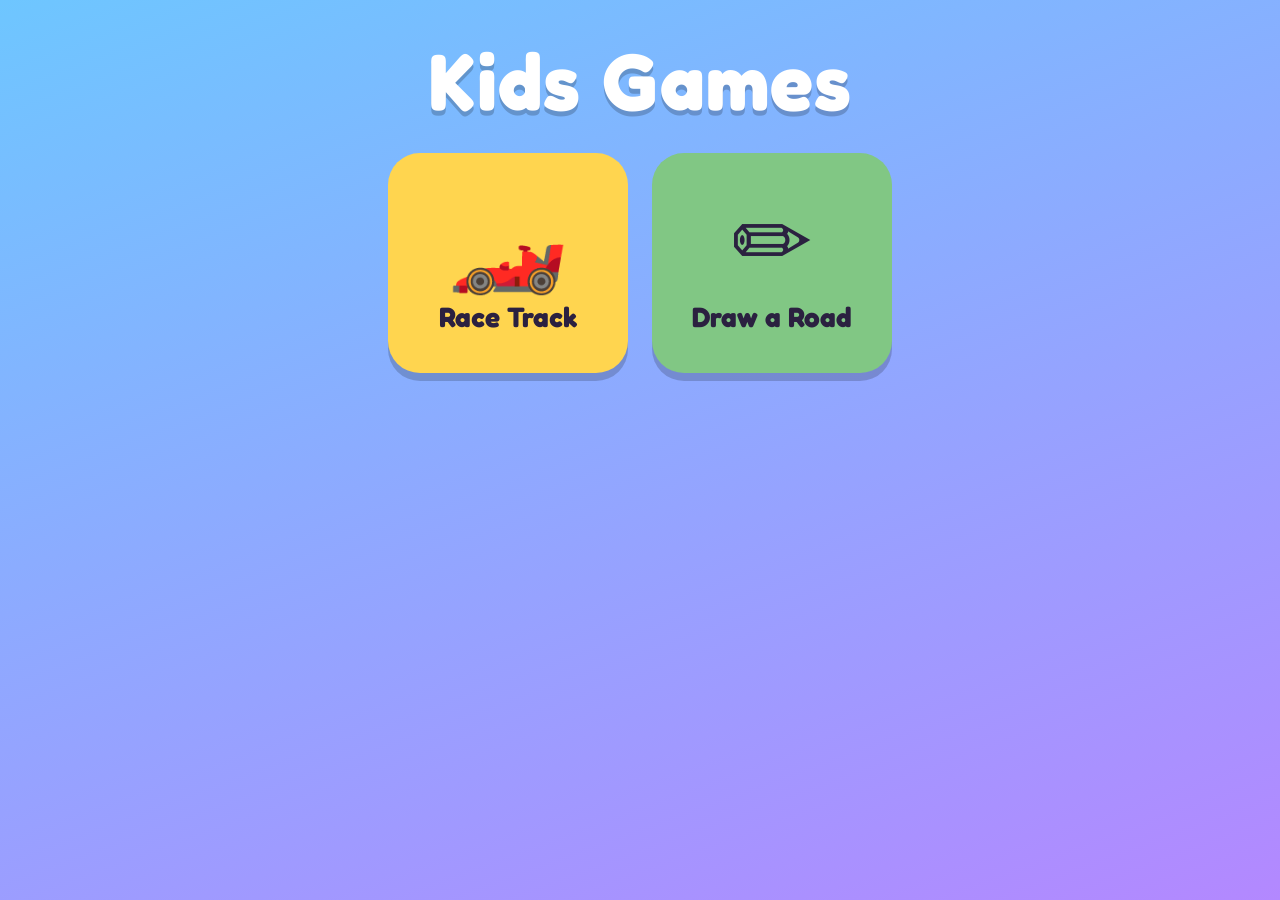
==== index.html @ 5897af9d "Set up game menu, shared engine helpers and Pages deploy Co-Authored-By: Claude Opus 5.5 <noreply@an" ====
<!doctype html>
<html lang="en">
<head>
  <meta charset="utf-8">
  <meta name="viewport" content="width=device-width, initial-scale=1, maximum-scale=1, user-scalable=no">
  <title>Kids Games</title>
  <link rel="icon" href="data:image/svg+xml,<svg xmlns='http://www.w3.org/2000/svg' viewBox='0 0 100 100'><text y='.9em' font-size='90'>🎮</text></svg>">
  <link rel="preconnect" href="https://fonts.googleapis.com">
  <link href="https://fonts.googleapis.com/css2?family=Fredoka:wght@500;700&display=swap" rel="stylesheet">
  <link rel="stylesheet" href="css/style.css">
</head>
<body>
  <div id="app"></div>
  <script type="module" src="js/main.js"></script>
</body>
</html>
---- css/style.css ----
:root {
  --bg1: #6ec6ff;
  --bg2: #b388ff;
  --ink: #2b2140;
  --white: #fff;
  --shadow: 0 8px 0 rgba(0,0,0,.18);
}
* { box-sizing: border-box; -webkit-tap-highlight-color: transparent; }
html, body { margin: 0; height: 100%; }
body {
  font-family: "Fredoka", system-ui, sans-serif;
  color: var(--ink);
  background: linear-gradient(160deg, var(--bg1), var(--bg2));
  overflow: hidden;
  user-select: none;
  -webkit-user-select: none;
  touch-action: manipulation;
}
#app { height: 100%; }

/* ---------- Menu ---------- */
.menu {
  height: 100%;
  overflow-y: auto;
  padding: 24px 16px 48px;
  display: flex;
  flex-direction: column;
  align-items: center;
}
.menu h1 {
  font-size: clamp(40px, 9vw, 80px);
  margin: 8px 0 24px;
  color: var(--white);
  text-shadow: 0 5px 0 rgba(0,0,0,.2);
  letter-spacing: 1px;
  text-align: center;
}
.menu h1 span { display: inline-block; animation: bob 2s ease-in-out infinite; }
.menu h1 span:nth-child(2n) { animation-delay: .3s; }
.grid {
  width: 100%;
  max-width: 1000px;
  display: flex;
  flex-wrap: wrap;
  justify-content: center;
  gap: 24px;
}
.tile {
  border: 0;
  border-radius: 32px;
  padding: 24px 16px;
  width: 240px;
  max-width: 100%;
  min-height: 220px;
  background: var(--c, #ffd54f);
  color: var(--ink);
  font: inherit;
  cursor: pointer;
  box-shadow: var(--shadow);
  display: flex;
  flex-direction: column;
  align-items: center;
  justify-content: center;
  gap: 12px;
  transition: transform .12s;
  position: relative;
}
.tile:hover { transform: translateY(-4px) rotate(-1deg); }
.tile:active { transform: translateY(4px) scale(.97); box-shadow: 0 4px 0 rgba(0,0,0,.18); }
.tile .icon { font-size: 96px; line-height: 1; }
.tile .name { font-size: 28px; font-weight: 700; text-align: center; }
.tile .badge {
  position: absolute; top: 14px; right: 14px;
  background: var(--white); border-radius: 999px;
  padding: 4px 12px; font-size: 16px;
}
.tile.soon { filter: saturate(.6); }

/* ---------- Game screen ---------- */
.game {
  position: fixed; inset: 0;
  background: #fff;
}
.game-stage { position: absolute; inset: 0; }
.home-btn {
  position: absolute; top: 12px; left: 12px; z-index: 10;
  width: 72px; height: 72px;
  border: 0; border-radius: 50%;
  background: #ff7043; color: #fff;
  font-size: 40px; cursor: pointer;
  box-shadow: var(--shadow);
}
.home-btn:active { transform: translateY(4px); box-shadow: 0 4px 0 rgba(0,0,0,.18); }

/* ---------- Coming soon placeholder ---------- */
.soon-screen {
  height: 100%;
  display: flex; flex-direction: column;
  align-items: center; justify-content: center;
  text-align: center; padding: 16px;
  background: var(--c, #ffd54f);
}
.soon-screen .icon { font-size: 160px; animation: bob 1.6s ease-in-out infinite; }
.soon-screen h2 { font-size: clamp(32px, 7vw, 64px); margin: 16px 0 8px; }
.soon-screen p { font-size: 24px; margin: 0; }

@keyframes bob {
  0%, 100% { transform: translateY(0); }
  50% { transform: translateY(-10px); }
}
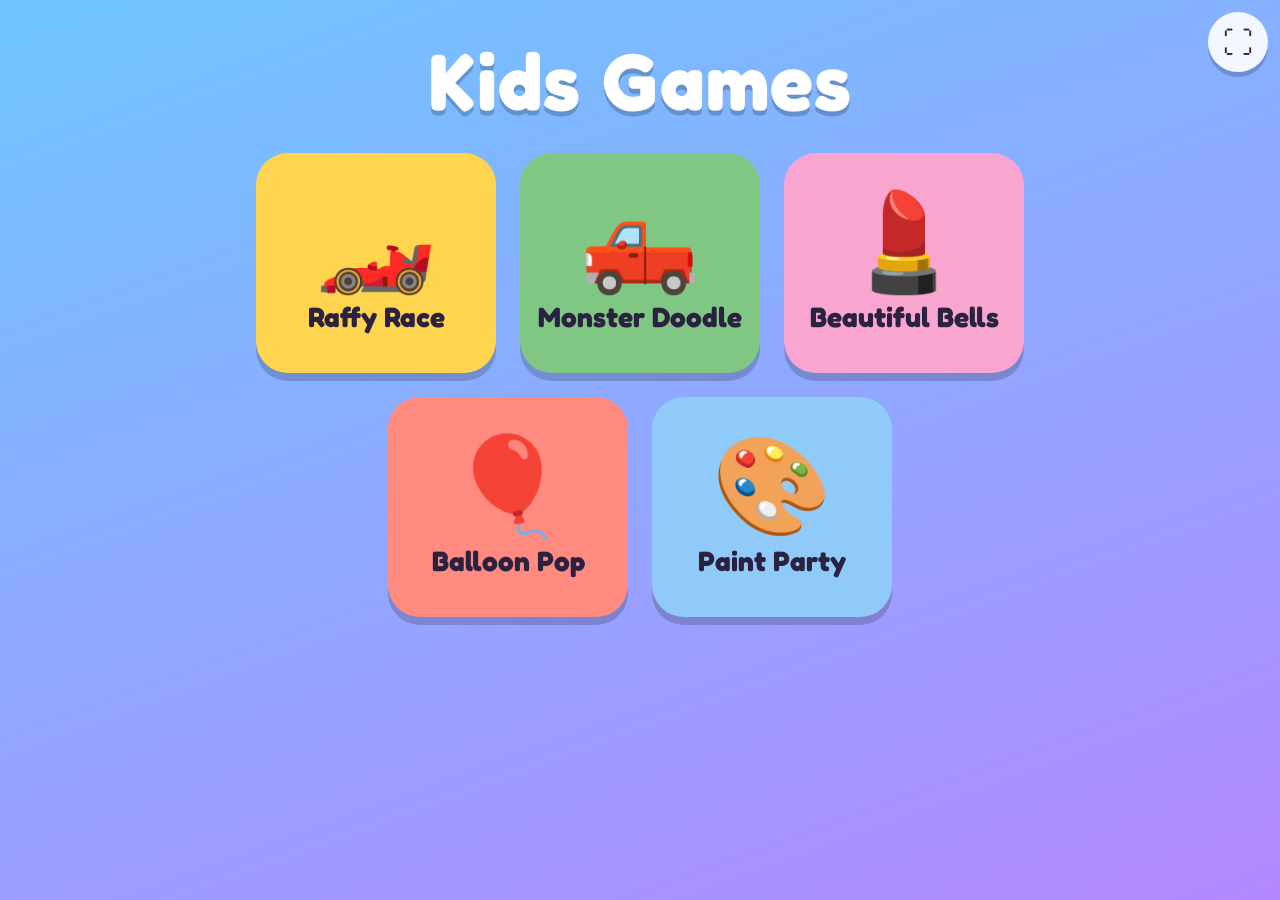
==== commit ecc68487: "Installable app: manifest, icons, offline service worker, full screen and install buttons Co-Authore" ====
--- a/index.html
+++ b/index.html
@@ -4,7 +4,15 @@
   <meta charset="utf-8">
   <meta name="viewport" content="width=device-width, initial-scale=1, maximum-scale=1, user-scalable=no">
   <title>Kids Games</title>
-  <link rel="icon" href="data:image/svg+xml,<svg xmlns='http://www.w3.org/2000/svg' viewBox='0 0 100 100'><text y='.9em' font-size='90'>🎮</text></svg>">
+  <link rel="icon" href="icons/icon-192.png" type="image/png">
+  <link rel="manifest" href="manifest.webmanifest">
+  <meta name="theme-color" content="#6ec6ff">
+  <!-- iPad / iPhone: "Add to Home Screen" opens without Safari's bars -->
+  <meta name="apple-mobile-web-app-capable" content="yes">
+  <meta name="mobile-web-app-capable" content="yes">
+  <meta name="apple-mobile-web-app-status-bar-style" content="black">
+  <meta name="apple-mobile-web-app-title" content="Kids Games">
+  <link rel="apple-touch-icon" href="icons/apple-touch-icon.png">
   <link rel="preconnect" href="https://fonts.googleapis.com">
   <link href="https://fonts.googleapis.com/css2?family=Fredoka:wght@500;700&display=swap" rel="stylesheet">
   <link rel="stylesheet" href="css/style.css">
--- a/css/style.css
+++ b/css/style.css
@@ -108,3 +108,23 @@
   0%, 100% { transform: translateY(0); }
   50% { transform: translateY(-10px); }
 }
+
+/* ---------- Install / full screen ---------- */
+html, body { overscroll-behavior: none; }
+.app-btns { position: fixed; top: 12px; right: 12px; display: flex; gap: 10px; z-index: 5; }
+.app-btn {
+  width: 60px; height: 60px; border: 0; border-radius: 50%;
+  background: rgba(255,255,255,.9); font-size: 30px; cursor: pointer;
+  box-shadow: 0 5px 0 rgba(0,0,0,.18); font-family: inherit; color: var(--ink);
+}
+.app-btn:active { transform: translateY(3px); box-shadow: 0 2px 0 rgba(0,0,0,.18); }
+.app-help {
+  position: fixed; inset: 0; z-index: 50; background: rgba(0,0,0,.45);
+  display: flex; align-items: flex-start; justify-content: center; padding: 70px 16px 16px;
+}
+.app-help-card {
+  background: #fff; border-radius: 28px; padding: 24px; max-width: 420px; text-align: center;
+  box-shadow: 0 10px 0 rgba(0,0,0,.2); font-size: 20px;
+}
+.app-help-steps { display: flex; justify-content: center; gap: 10px; font-size: 44px; margin-bottom: 10px; }
+.app-help-card p { margin: 0 0 16px; }
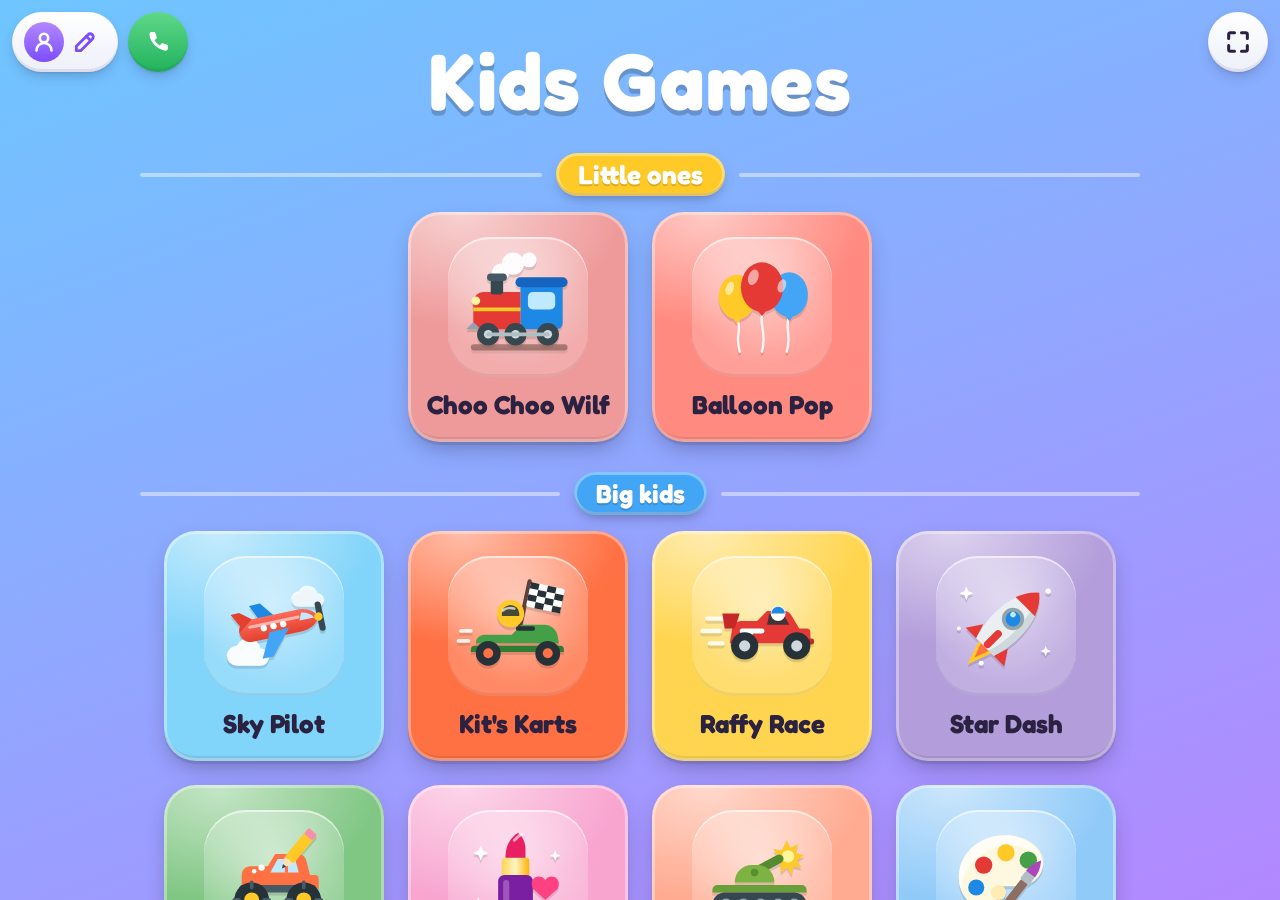
==== commit bef598c1: "Friends list: saved friends, who's on and what they're playing, call from the list; 'not this time' " ====
--- a/index.html
+++ b/index.html
@@ -15,6 +15,8 @@
   <link rel="apple-touch-icon" href="icons/apple-touch-icon.png">
   <link rel="preconnect" href="https://fonts.googleapis.com">
   <link href="https://fonts.googleapis.com/css2?family=Fredoka:wght@500;700&display=swap" rel="stylesheet">
+  <!-- the 16 code pictures drawn the same on every device (Windows, iPad, Android) -->
+  <link href="https://fonts.googleapis.com/css2?family=Noto+Color+Emoji&display=block&text=%F0%9F%90%B6%F0%9F%90%B1%F0%9F%A6%81%F0%9F%90%B8%F0%9F%90%B5%F0%9F%90%B7%F0%9F%90%AE%F0%9F%90%B0%F0%9F%8D%8E%F0%9F%8D%8C%F0%9F%8D%93%F0%9F%8D%95%F0%9F%9A%80%E2%AD%90%F0%9F%8C%88%E2%9A%BD" rel="stylesheet">
   <link rel="stylesheet" href="css/style.css">
 </head>
 <body>
--- a/css/style.css
+++ b/css/style.css
@@ -3,8 +3,23 @@
   --bg2: #b388ff;
   --ink: #2b2140;
   --white: #fff;
-  --shadow: 0 8px 0 rgba(0,0,0,.18);
-}
+  --shadow: 0 10px 24px -8px rgba(43,33,64,.45), 0 3px 0 rgba(43,33,64,.10);
+  /* shared button look (games can use these too) */
+  --btn-face: linear-gradient(180deg, #ffffff, #eef0fa);
+  --btn-shadow: inset 0 -3px 0 rgba(43,33,64,.09), 0 6px 14px -4px rgba(43,33,64,.30), 0 1px 2px rgba(43,33,64,.10);
+  --btn-press: inset 0 -1px 0 rgba(43,33,64,.09), 0 2px 5px -2px rgba(43,33,64,.30);
+  --btn-ok: linear-gradient(180deg, #5fd88a, #21b25c);
+  --btn-no: linear-gradient(180deg, #ff8f80, #ef4b3d);
+  --btn-hot: linear-gradient(180deg, #ffa36b, #ff6a3d);
+}
+
+/* ---------- Icons (js/engine/icons.js) ---------- */
+.ic {
+  width: 1em; height: 1em; flex: none; display: inline-block; vertical-align: -.14em; overflow: visible;
+  fill: none; stroke: currentColor; stroke-width: 2.6; stroke-linecap: round; stroke-linejoin: round;
+}
+.ic .f { fill: currentColor; stroke: none; }
+button .ic { pointer-events: none; }
 * { box-sizing: border-box; -webkit-tap-highlight-color: transparent; }
 html, body { margin: 0; height: 100%; }
 body {
@@ -40,35 +55,53 @@
 .grid {
   width: 100%;
   max-width: 1000px;
+  margin: 0 auto;
   display: flex;
   flex-wrap: wrap;
   justify-content: center;
   gap: 24px;
 }
+.age { width: 100%; max-width: 1000px; margin-bottom: 30px; }
+.age-title { margin: 0 0 16px; display: flex; align-items: center; gap: 14px; font-size: 26px; }
+.age-title::before, .age-title::after { content: ""; flex: 1; height: 4px; border-radius: 2px; background: rgba(255,255,255,.45); }
+.age-title span {
+  padding: 6px 22px; border-radius: 999px; background: var(--a); color: #fff;
+  text-shadow: 0 2px 0 rgba(0,0,0,.15);
+  box-shadow: inset 0 -3px 0 rgba(0,0,0,.12), inset 0 0 0 3px rgba(255,255,255,.35), 0 6px 14px -6px rgba(43,33,64,.5);
+}
 .tile {
   border: 0;
   border-radius: 32px;
-  padding: 24px 16px;
-  width: 240px;
+  padding: 22px 14px 20px;
+  width: 220px;
   max-width: 100%;
-  min-height: 220px;
-  background: var(--c, #ffd54f);
+  min-height: 230px;
+  background:
+    radial-gradient(130% 90% at 25% 0%, rgba(255,255,255,.55), rgba(255,255,255,0) 55%),
+    var(--c, #ffd54f);
   color: var(--ink);
   font: inherit;
   cursor: pointer;
-  box-shadow: var(--shadow);
+  box-shadow: inset 0 -5px 0 rgba(0,0,0,.08), inset 0 0 0 3px rgba(255,255,255,.35), var(--shadow);
   display: flex;
   flex-direction: column;
   align-items: center;
   justify-content: center;
-  gap: 12px;
-  transition: transform .12s;
+  gap: 14px;
+  transition: transform .15s cubic-bezier(.3,1.6,.5,1), box-shadow .15s;
   position: relative;
 }
-.tile:hover { transform: translateY(-4px) rotate(-1deg); }
-.tile:active { transform: translateY(4px) scale(.97); box-shadow: 0 4px 0 rgba(0,0,0,.18); }
-.tile .icon { font-size: 96px; line-height: 1; }
-.tile .name { font-size: 28px; font-weight: 700; text-align: center; }
+.tile:hover { transform: translateY(-5px) rotate(-1deg); }
+.tile:active { transform: translateY(2px) scale(.96); box-shadow: inset 0 -2px 0 rgba(0,0,0,.08), inset 0 0 0 3px rgba(255,255,255,.35), 0 4px 10px -4px rgba(43,33,64,.45); }
+.tile .icon {
+  width: 140px; height: 140px; border-radius: 42px; font-size: 84px; line-height: 1;
+  display: grid; place-items: center;
+  background: radial-gradient(circle at 50% 35%, rgba(255,255,255,.55), rgba(255,255,255,.18) 70%);
+  box-shadow: inset 0 2px 0 rgba(255,255,255,.6), inset 0 -3px 0 rgba(0,0,0,.06);
+}
+.tile .art { width: 124px; height: 124px; display: block; filter: drop-shadow(0 3px 0 rgba(0,0,0,.12)); transition: transform .3s cubic-bezier(.3,1.6,.5,1); }
+.tile:hover .art { transform: scale(1.08) rotate(-3deg); }
+.tile .name { font-size: 26px; font-weight: 700; text-align: center; line-height: 1.1; }
 .tile .badge {
   position: absolute; top: 14px; right: 14px;
   background: var(--white); border-radius: 999px;
@@ -84,13 +117,16 @@
 .game-stage { position: absolute; inset: 0; }
 .home-btn {
   position: absolute; top: 12px; left: 12px; z-index: 10;
-  width: 72px; height: 72px;
-  border: 0; border-radius: 50%;
-  background: #ff7043; color: #fff;
-  font-size: 40px; cursor: pointer;
-  box-shadow: var(--shadow);
-}
-.home-btn:active { transform: translateY(4px); box-shadow: 0 4px 0 rgba(0,0,0,.18); }
+  width: 64px; height: 64px; padding: 0;
+  border: 3px solid rgba(255,255,255,.9); border-radius: 50%;
+  background: var(--btn-hot); color: #fff;
+  font-size: 32px; cursor: pointer;
+  display: grid; place-items: center;
+  box-shadow: inset 0 -3px 0 rgba(0,0,0,.12), 0 6px 14px -4px rgba(43,33,64,.45);
+  transition: transform .1s;
+}
+.home-btn .ic { stroke-width: 2.8; }
+.home-btn:active { transform: scale(.92); }
 
 /* ---------- Coming soon placeholder ---------- */
 .soon-screen {
@@ -101,6 +137,7 @@
   background: var(--c, #ffd54f);
 }
 .soon-screen .icon { font-size: 160px; animation: bob 1.6s ease-in-out infinite; }
+.soon-screen .icon .art { width: 200px; height: 200px; display: block; }
 .soon-screen h2 { font-size: clamp(32px, 7vw, 64px); margin: 16px 0 8px; }
 .soon-screen p { font-size: 24px; margin: 0; }
 
@@ -113,18 +150,334 @@
 html, body { overscroll-behavior: none; }
 .app-btns { position: fixed; top: 12px; right: 12px; display: flex; gap: 10px; z-index: 5; }
 .app-btn {
-  width: 60px; height: 60px; border: 0; border-radius: 50%;
-  background: rgba(255,255,255,.9); font-size: 30px; cursor: pointer;
-  box-shadow: 0 5px 0 rgba(0,0,0,.18); font-family: inherit; color: var(--ink);
-}
-.app-btn:active { transform: translateY(3px); box-shadow: 0 2px 0 rgba(0,0,0,.18); }
+  width: 60px; height: 60px; border: 0; border-radius: 50%; padding: 0;
+  background: var(--btn-face); font-size: 28px; cursor: pointer;
+  display: inline-grid; place-items: center;
+  box-shadow: var(--btn-shadow); font-family: inherit; color: var(--ink);
+  transition: transform .1s, box-shadow .1s;
+}
+.app-btn:active { transform: scale(.92); box-shadow: var(--btn-press); }
+.app-btn:disabled { opacity: .4; }
 .app-help {
   position: fixed; inset: 0; z-index: 50; background: rgba(0,0,0,.45);
   display: flex; align-items: flex-start; justify-content: center; padding: 70px 16px 16px;
 }
 .app-help-card {
   background: #fff; border-radius: 28px; padding: 24px; max-width: 420px; text-align: center;
-  box-shadow: 0 10px 0 rgba(0,0,0,.2); font-size: 20px;
+  box-shadow: 0 24px 48px -16px rgba(43,33,64,.5); font-size: 20px;
 }
 .app-help-steps { display: flex; justify-content: center; gap: 10px; font-size: 44px; margin-bottom: 10px; }
 .app-help-card p { margin: 0 0 16px; }
+
+/* ---------- My name ---------- */
+.name-btn {
+  position: fixed; top: 12px; left: 12px; z-index: 5; height: 60px; max-width: calc(100vw - 180px);
+  display: flex; align-items: center; gap: 8px; padding: 0 20px 0 12px; border: 0; border-radius: 30px;
+  background: var(--btn-face); font-family: inherit; font-size: 24px; color: var(--ink); cursor: pointer;
+  box-shadow: var(--btn-shadow);
+}
+.name-btn .name-ico {
+  width: 40px; height: 40px; border-radius: 50%; flex: none; display: grid; place-items: center;
+  font-size: 24px; color: #fff; background: linear-gradient(180deg, #b388ff, #7c4dff);
+}
+.name-btn .name-ico.emo { background: #fff3c4; font-size: 28px; }
+.name-btn .name-pen { font-size: 26px; color: #7c4dff; display: grid; }
+.name-btn b { overflow: hidden; text-overflow: ellipsis; white-space: nowrap; }
+.name-btn.empty { animation: bob 2s ease-in-out infinite; }
+.name-btn:active { transform: scale(.95); box-shadow: var(--btn-press); }
+.name-card { width: min(420px, 100%); }
+.name-face {
+  width: 88px; height: 88px; margin: 0 auto 14px; border-radius: 50%; display: grid; place-items: center;
+  font-size: 48px; color: #fff; background: linear-gradient(180deg, #b388ff, #7c4dff);
+}
+.name-face.emo { background: #fff3c4; font-size: 58px; line-height: 1; }
+.face-grid {
+  display: grid; grid-template-columns: repeat(6, 1fr); gap: 6px; margin-top: 14px;
+  padding: 4px;
+}
+@media (max-height: 760px) { .face-grid { max-height: 30vh; overflow-y: auto; } }
+.face-grid button {
+  aspect-ratio: 1; border: 0; border-radius: 14px; padding: 0; background: #f4f0ff;
+  font-size: 28px; line-height: 1; cursor: pointer; display: grid; place-items: center;
+  transition: transform .1s;
+}
+.face-grid button:active { transform: scale(.9); }
+.face-grid button.on { background: #fff3c4; box-shadow: 0 0 0 3px #ffb300; transform: scale(1.08); }
+.name-input {
+  width: 100%; box-sizing: border-box; font-size: 34px; font-weight: 600; font-family: inherit; text-align: center;
+  padding: 12px; border: 4px solid #ffd54f; border-radius: 20px; outline: none; color: var(--ink);
+}
+.name-row { display: flex; justify-content: center; gap: 16px; margin-top: 16px; }
+.name-row .app-btn { width: 72px; height: 72px; font-size: 34px; }
+.name-ok { background: var(--btn-ok) !important; color: #fff !important; }
+.name-ok .ic { stroke-width: 3.2; }
+.fk-no { background: var(--btn-no) !important; color: #fff !important; }
+.fk-no .ic { stroke-width: 3.2; }
+
+/* ---------- Version (bottom of the menu) ---------- */
+.version { margin-top: 24px; color: rgba(255,255,255,.75); font-size: 16px; font-weight: 700; }
+
+/* ---------- Friends ---------- */
+.top-left { position: fixed; top: 12px; left: 12px; z-index: 5; display: flex; gap: 10px; align-items: center; max-width: calc(100vw - 100px); }
+.top-left .name-btn { position: static; max-width: calc(100vw - 180px); min-width: 0; }
+.friend-bar { flex: none; }
+.fbar-btn {
+  position: relative; width: 60px; height: 60px; border: 0; border-radius: 50%; padding: 0;
+  display: grid; place-items: center; font-size: 28px; color: #fff; cursor: pointer;
+  background: var(--btn-ok); box-shadow: var(--btn-shadow);
+}
+.fbar-btn:active { transform: scale(.95); box-shadow: var(--btn-press); }
+.fbar-count {
+  position: absolute; top: -4px; right: -4px; min-width: 24px; height: 24px; padding: 0 6px; border-radius: 12px;
+  background: #fff; color: #1b7a43; font-size: 15px; font-weight: 700; display: grid; place-items: center;
+  box-shadow: 0 2px 6px rgba(0,0,0,.25);
+}
+.fcode { display: inline-flex; gap: 4px; font-size: 30px; letter-spacing: 0; }
+.fcode.big { font-size: clamp(30px, 9vw, 44px); gap: 6px; justify-content: center; }
+.fcode-wait { opacity: .6; }
+
+.friend-panel { overflow-y: auto; padding-top: 24px; }
+.friend-card { width: min(460px, 100%); display: flex; flex-direction: column; gap: 14px; align-items: center; }
+.fsec { width: 100%; background: #f4f0ff; border-radius: 20px; padding: 12px; display: flex; flex-direction: column; align-items: center; gap: 10px; }
+.flabel { font-size: 18px; font-weight: 700; opacity: .7; display: inline-flex; align-items: center; gap: 6px; }
+.fsmall {
+  border: 0; background: var(--btn-face); border-radius: 50%; width: 44px; height: 44px; padding: 0; font-size: 22px;
+  color: var(--ink); cursor: pointer; display: inline-grid; place-items: center; box-shadow: var(--btn-shadow);
+}
+.fsmall:active { transform: scale(.92); box-shadow: var(--btn-press); }
+.fslots { display: flex; gap: 6px; }
+.fslot { width: min(48px, 12vw); height: min(48px, 12vw); border-radius: 12px; background: #fff; border: 3px dashed #b388ff; font-size: min(32px, 8vw); display: flex; align-items: center; justify-content: center; }
+.fpad { display: grid; grid-template-columns: repeat(4, 1fr); gap: 8px; width: min(300px, 100%); }
+.fpad button { aspect-ratio: 1; border: 0; border-radius: 16px; background: var(--btn-face); font-size: 34px; cursor: pointer; box-shadow: var(--btn-shadow); }
+.fpad button:active { transform: scale(.92); box-shadow: var(--btn-press); }
+.fcall:disabled { opacity: .4; }
+.fmsg { font-size: 24px; display: flex; align-items: center; gap: 10px; }
+.flist { display: flex; flex-wrap: wrap; gap: 8px; justify-content: center; }
+.fchip { background: var(--c); color: #fff; border-radius: 20px; padding: 6px 14px; font-weight: 700; opacity: .55; }
+.fchip.on { opacity: 1; }
+.fleave { background: var(--btn-no) !important; color: #fff !important; }
+
+/* "wants to connect" */
+.fk { z-index: 60; align-items: center; }
+.fk[hidden] { display: none; }
+.fk-card { width: min(360px, 100%); }
+.fk-ring {
+  width: 96px; height: 96px; margin: 0 auto; border-radius: 50%; display: grid; place-items: center;
+  font-size: 50px; color: #fff; background: var(--btn-ok); animation: ring .5s ease-in-out infinite alternate;
+}
+.fk-name { font-size: 40px; font-weight: 700; margin: 10px 0; overflow-wrap: anywhere; }
+.fk .name-row .app-btn { width: 96px; height: 96px; font-size: 48px; }
+@keyframes ring { from { transform: rotate(-15deg); } to { transform: rotate(15deg); } }
+
+/* floating friend bubbles (over every game) */
+.fb-dock {
+  position: fixed; right: 8px; top: 50%; z-index: 40;
+  display: flex; flex-direction: column; gap: 10px; align-items: center;
+  touch-action: none; user-select: none; -webkit-user-select: none; cursor: grab;
+}
+.fb-dock[hidden] { display: none; }
+.fb-dock.left { right: auto; left: 8px; }
+.fb-dock.dragging { cursor: grabbing; opacity: .85; }
+.fb { display: flex; flex-direction: column; align-items: center; width: 72px; opacity: .55; transition: opacity .3s; }
+.fb.on { opacity: 1; }
+.fb-face {
+  position: relative; width: 60px; height: 60px; border-radius: 50%; overflow: hidden;
+  background: var(--c); border: 3px solid #fff; box-shadow: 0 4px 0 rgba(0,0,0,.2);
+  display: flex; align-items: center; justify-content: center;
+}
+.fb:not(.on) .fb-face { animation: bob 1.2s ease-in-out infinite; }
+.fb-face b { color: #fff; font-size: 30px; }
+.fb.has-face .fb-face b { font-size: 34px; line-height: 1; }
+.fb-face video { position: absolute; inset: 0; width: 100%; height: 100%; object-fit: cover; display: none; }
+.fb.video .fb-face video { display: block; }
+.fb-name {
+  margin-top: 3px; max-width: 72px; padding: 1px 6px; border-radius: 10px;
+  background: rgba(0,0,0,.45); color: #fff; font-size: 13px; font-weight: 700;
+  white-space: nowrap; overflow: hidden; text-overflow: ellipsis;
+}
+.fb-list { display: flex; flex-direction: column; gap: 10px; align-items: center; }
+.fb audio { display: none; }
+.fb-mic {
+  width: 48px; height: 48px; border: 3px solid #fff; border-radius: 50%; background: var(--btn-ok); color: #fff; font-size: 22px; cursor: pointer;
+  box-shadow: 0 4px 10px -2px rgba(0,0,0,.35); padding: 0; display: grid; place-items: center;
+}
+.fb-mic.off { background: var(--btn-no); }
+.fb-mic:active { transform: scale(.92); }
+.fmic { max-width: 100%; font-family: inherit; font-size: 18px; padding: 8px 12px; border-radius: 14px; border: 3px solid #b388ff; background: #fff; color: var(--ink); }
+.fmic[hidden] { display: none; }
+.vt { z-index: 70; overflow-y: auto; padding-top: 24px; }
+.vt-card { width: min(460px, 100%); display: flex; flex-direction: column; gap: 10px; align-items: stretch; }
+.vt-sw { text-align: left; border: 0; border-radius: 16px; padding: 12px 14px; font-family: inherit; font-size: 18px; background: #f4f0ff; color: var(--ink); cursor: pointer; }
+.vt-sw { display: flex; align-items: center; gap: 10px; }
+.vt-sw.on { background: #d7f5e1; }
+.vt-box { width: 30px; height: 30px; flex: none; border-radius: 9px; background: #fff; box-shadow: inset 0 0 0 3px #c9c2e6; display: grid; place-items: center; color: #fff; font-size: 20px; }
+.vt-sw.on .vt-box { background: var(--btn-ok); box-shadow: none; }
+.vt-box .ic { stroke-width: 3.4; }
+.vt-info { font-size: 14px; text-align: left; background: #fafafa; border-radius: 14px; padding: 10px; display: flex; flex-direction: column; gap: 4px; }
+.vt-info div { display: flex; gap: 8px; justify-content: space-between; }
+.vt-info span { text-align: right; overflow-wrap: anywhere; }
+.vt-close { align-self: center; }
+
+/* bubble buttons: show on hover (mouse) or after a tap on the bubbles */
+.fb-tools { display: none; flex-direction: column; gap: 8px; align-items: center; }
+.fb-dock.open .fb-tools { display: flex; }
+@media (hover: hover) { .fb-dock:hover .fb-tools { display: flex; } .fb-dock:hover .fb-quiet { display: flex; } .fb-dock:hover .fb-badge { display: none; } }
+.fb-hang {
+  width: 48px; height: 48px; border: 3px solid #fff; border-radius: 50%; background: var(--btn-no); color: #fff; font-size: 22px; cursor: pointer;
+  box-shadow: 0 4px 10px -2px rgba(0,0,0,.35); padding: 0; display: grid; place-items: center;
+}
+.fb-hang.sure { background: linear-gradient(180deg, #ffd54f, #ffb300); animation: bob .6s ease-in-out infinite; }
+.fb-badge { font-size: 17px; color: #fff; background: var(--btn-no); border: 2px solid #fff; border-radius: 50%; width: 34px; height: 34px; display: flex; align-items: center; justify-content: center; box-shadow: 0 3px 8px -2px rgba(0,0,0,.35); }
+.fb-badge[hidden], .fb-dock.open .fb-badge { display: none; }
+.fb { position: relative; }
+.fb-quiet {
+  display: none; position: absolute; top: -6px; right: -2px; width: 30px; height: 30px; padding: 0; border: 0; border-radius: 50%;
+  background: #fff; font-size: 16px; align-items: center; justify-content: center; cursor: pointer; box-shadow: 0 2px 0 rgba(0,0,0,.2);
+}
+.fb-dock.open .fb-quiet, .fb.quiet .fb-quiet { display: flex; }
+.fb.quiet .fb-face { filter: grayscale(.7); }
+
+/* ---------- Phones: two tiles a row, room for the top buttons ---------- */
+@media (max-width: 560px) {
+  .menu { padding-top: 80px; }
+  .grid { gap: 14px; }
+  .age-title { font-size: 21px; }
+  .tile { width: calc(50% - 7px); min-height: 180px; padding: 14px 8px; border-radius: 26px; gap: 10px; }
+  .tile .icon { width: 104px; height: 104px; border-radius: 32px; }
+  .tile .art { width: 92px; height: 92px; }
+  .tile .name { font-size: 19px; }
+}
+
+/* ---------- Play together (js/engine/together.js) - the same in every game ---------- */
+.tg-btn {
+  display: inline-flex; align-items: center; justify-content: center; gap: 10px;
+  height: 64px; padding: 0 26px 0 20px; border: 3px solid rgba(255,255,255,.9); border-radius: 32px;
+  background: var(--btn-ok); color: #fff; font-family: "Fredoka", system-ui, sans-serif; font-size: 24px; font-weight: 700;
+  text-shadow: 0 2px 0 rgba(0,0,0,.15); cursor: pointer; white-space: nowrap;
+  box-shadow: inset 0 -4px 0 rgba(0,0,0,.12), 0 8px 18px -6px rgba(20,90,50,.55);
+  transition: transform .1s;
+}
+.tg-btn .ic { font-size: 30px; stroke-width: 2.8; }
+.tg-btn:active { transform: scale(.94); }
+.tg-btn.small { height: 52px; font-size: 20px; padding: 0 18px 0 14px; }
+.tg-btn.small .ic { font-size: 24px; }
+
+.tg-strip { display: flex; flex-wrap: wrap; justify-content: center; gap: 8px; }
+.tg-p {
+  display: flex; align-items: center; gap: 8px; padding: 5px 14px 5px 5px; border-radius: 30px;
+  background: #fff; color: #2b2140; box-shadow: 0 4px 12px -4px rgba(43,33,64,.35);
+  font-family: "Fredoka", system-ui, sans-serif; text-align: left;
+}
+.tg-face {
+  width: 44px; height: 44px; border-radius: 50%; flex: none; display: grid; place-items: center;
+  font-size: 28px; line-height: 1; background: #fff3c4;
+}
+.tg-face.big { width: 72px; height: 72px; font-size: 46px; }
+.tg-txt { display: flex; flex-direction: column; line-height: 1.1; }
+.tg-txt b { font-size: 18px; max-width: 120px; overflow: hidden; text-overflow: ellipsis; white-space: nowrap; }
+.tg-txt small { font-size: 14px; font-weight: 600; opacity: .7; display: inline-flex; align-items: center; gap: 3px; }
+.tg-p.ready { background: #d7f5e1; }
+.tg-p.ready small { color: #1b7a43; opacity: 1; }
+.tg-p.ready .tg-face { background: #a5e8bd; }
+.tg-p.busy .tg-face { animation: bob 1.2s ease-in-out infinite; }
+.tg-p.coming { opacity: .55; }
+.tg-p.coming .tg-face { animation: bob 1.2s ease-in-out infinite; }
+.tg-p.me { box-shadow: 0 0 0 3px #ffb300, 0 4px 12px -4px rgba(43,33,64,.35); }
+
+.tg-wait {
+  display: flex; flex-direction: column; align-items: center; gap: 14px; padding: 18px 22px;
+  background: #fff; color: #2b2140; border-radius: 28px; box-shadow: 0 16px 34px -14px rgba(43,33,64,.5);
+  font-family: "Fredoka", system-ui, sans-serif;
+}
+.tg-wait-who { display: flex; align-items: center; gap: 14px; font-size: 26px; font-weight: 600; text-align: left; }
+.tg-wait-who b { font-weight: 700; }
+.tg-ready {
+  display: inline-flex; align-items: center; justify-content: center; gap: 10px;
+  height: 72px; min-width: 240px; padding: 0 28px; border: 0; border-radius: 36px;
+  background: var(--btn-hot); color: #fff; font-family: inherit; font-size: 30px; font-weight: 700; cursor: pointer;
+  text-shadow: 0 2px 0 rgba(0,0,0,.15);
+  box-shadow: inset 0 -4px 0 rgba(0,0,0,.12), 0 8px 18px -6px rgba(200,80,30,.6);
+  animation: tg-pulse 1.4s ease-in-out infinite;
+}
+.tg-ready .ic { font-size: 34px; stroke-width: 3.2; }
+.tg-ready.on { background: var(--btn-ok); animation: none; box-shadow: inset 0 -4px 0 rgba(0,0,0,.12), 0 8px 18px -6px rgba(20,90,50,.55); }
+.tg-ready:active { transform: scale(.94); }
+@keyframes tg-pulse { 50% { transform: scale(1.06); } }
+.tg-locked { opacity: .55; filter: saturate(.4); pointer-events: none; }
+
+/* "Kit wants to play ..." */
+.fi-card { width: min(380px, 100%); display: flex; flex-direction: column; align-items: center; gap: 6px; }
+.fi-who { display: flex; align-items: center; gap: 12px; font-size: 34px; }
+.fi-face { width: 72px; height: 72px; border-radius: 50%; display: grid; place-items: center; font-size: 46px; background: #fff3c4; animation: ring .5s ease-in-out infinite alternate; }
+.fi-says { font-size: 22px; opacity: .7; }
+.fi-game {
+  display: flex; flex-direction: column; align-items: center; gap: 4px; padding: 12px 26px 14px; border-radius: 26px;
+  background: radial-gradient(130% 90% at 25% 0%, rgba(255,255,255,.55), rgba(255,255,255,0) 55%), var(--c);
+  font-size: 24px; box-shadow: inset 0 -4px 0 rgba(0,0,0,.08);
+}
+.fi-art { font-size: 80px; line-height: 1; }
+.fi-art .art { width: 110px; height: 110px; display: block; }
+/* games style their own `button`s: keep the shared together buttons looking the same everywhere */
+button.tg-btn.tg-btn { color: #fff; border: 3px solid rgba(255,255,255,.9); background: var(--btn-ok); font-family: "Fredoka", system-ui, sans-serif; }
+button.tg-ready.tg-ready { color: #fff; border: 0; background: var(--btn-hot); font-family: "Fredoka", system-ui, sans-serif; }
+button.tg-ready.tg-ready.on { background: var(--btn-ok); }
+
+/* ---------- Friends list (panel) ---------- */
+.pic { font-family: "Noto Color Emoji", "Apple Color Emoji", "Segoe UI Emoji", sans-serif; }
+.fhead { width: 100%; display: flex; align-items: center; justify-content: space-between; }
+.fhead h2 { margin: 0; font-size: 26px; display: inline-flex; align-items: center; gap: 8px; }
+.fedit.on { background: var(--btn-ok); color: #fff; }
+.fempty { font-size: 18px; opacity: .7; padding: 6px 0; }
+.flistv { width: 100%; display: flex; flex-direction: column; gap: 8px; }
+.frow {
+  display: flex; align-items: center; gap: 12px; padding: 8px 10px 8px 8px; border-radius: 22px;
+  background: #f4f0ff; text-align: left;
+}
+.frow.incall { background: #d7f5e1; }
+.frow-face {
+  position: relative; width: 52px; height: 52px; border-radius: 50%; flex: none; display: grid; place-items: center;
+  font-size: 32px; line-height: 1; color: #fff; font-weight: 700; background: var(--c); filter: grayscale(.8) opacity(.6);
+}
+.frow.on .frow-face { filter: none; }
+.frow-face i { position: absolute; right: -1px; bottom: -1px; width: 16px; height: 16px; border-radius: 50%; border: 3px solid #f4f0ff; background: #b0b0c0; }
+.frow.on .frow-face i { background: #22c55e; }
+.frow-txt { flex: 1; min-width: 0; display: flex; flex-direction: column; line-height: 1.15; }
+.frow-txt b { font-size: 21px; overflow: hidden; text-overflow: ellipsis; white-space: nowrap; }
+.frow-txt small { font-size: 15px; font-weight: 600; opacity: .75; display: flex; align-items: center; gap: 5px; }
+.frow-game { width: 22px; height: 22px; display: inline-grid; place-items: center; font-size: 18px; }
+.frow-game .art { width: 22px; height: 22px; }
+.frow-said { color: #c2410c; opacity: 1 !important; }
+.frow-btn {
+  width: 54px; height: 54px; flex: none; border: 0; border-radius: 50%; padding: 0; cursor: pointer;
+  display: grid; place-items: center; font-size: 26px; color: #fff; background: var(--btn-ok);
+  box-shadow: inset 0 -3px 0 rgba(0,0,0,.12), 0 5px 12px -4px rgba(20,90,50,.55);
+}
+.frow-btn:active { transform: scale(.92); }
+.frow-btn.fring { animation: tg-pulse 1.6s ease-in-out infinite; }
+.frow-btn.calling, .frow-btn.frm { background: var(--btn-no); box-shadow: inset 0 -3px 0 rgba(0,0,0,.12), 0 5px 12px -4px rgba(180,40,30,.5); }
+.frow-btn.frm.sure { background: #b91c1c; }
+.frow-tag { display: inline-flex; align-items: center; gap: 4px; font-size: 15px; font-weight: 700; color: #1b7a43; padding-right: 6px; }
+.fadd { gap: 8px; }
+.flabel small { font-weight: 500; opacity: .8; }
+.fbar-count.on { background: #22c55e; color: #fff; }
+.fk-ring.face { background: #fff3c4; font-size: 58px; }
+
+/* friend bubbles: what they're playing */
+.fb-game {
+  position: absolute; left: -4px; top: 38px; width: 28px; height: 28px; border-radius: 50%;
+  display: grid; place-items: center; font-size: 16px; background: var(--c); border: 2px solid #fff;
+  box-shadow: 0 2px 5px rgba(0,0,0,.25); pointer-events: none;
+}
+.fb-game .art { width: 22px; height: 22px; }
+.fb-game[hidden] { display: none; }
+.fb { position: relative; }
+.fb-where {
+  display: none; position: absolute; top: 8px; right: calc(100% + 8px); white-space: nowrap;
+  padding: 6px 12px; border-radius: 14px; background: #fff; color: var(--ink); font-size: 15px; font-weight: 700;
+  box-shadow: 0 4px 12px -2px rgba(0,0,0,.3); pointer-events: none;
+}
+.fb-dock.left .fb-where { right: auto; left: calc(100% + 8px); }
+.fb:hover .fb-where, .fb-dock.open .fb-where { display: block; }
+
+.tg-p.said-no { opacity: .7; background: #ffe4e0; }
+.tg-p.said-no small { color: #c2410c; opacity: 1; }
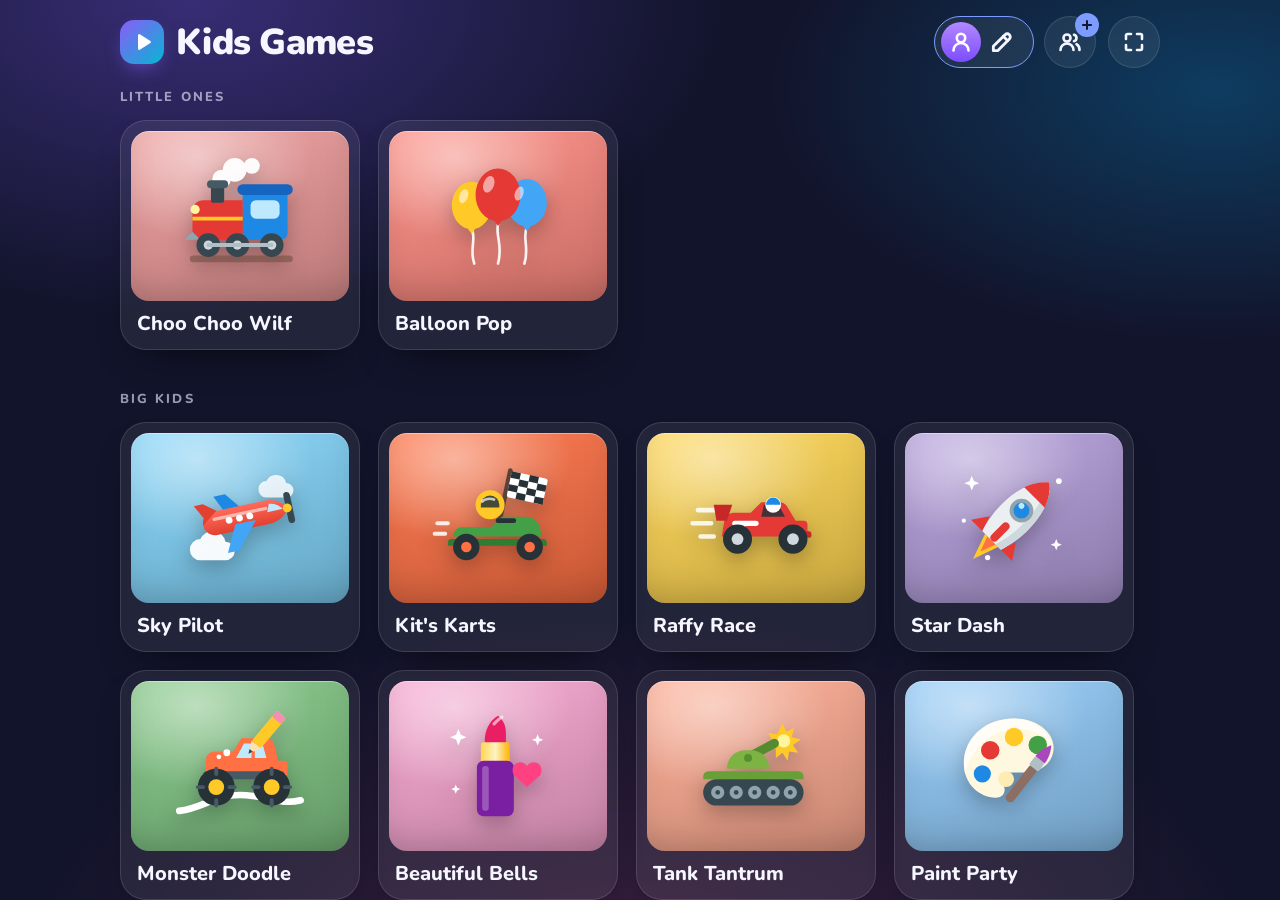
==== commit 7c4ba668: "Grown-up shared look: css/ui.css (glass panels, Nunito, accent per game), new home screen, pop-ups a" ====
--- a/index.html
+++ b/index.html
@@ -14,10 +14,9 @@
   <meta name="apple-mobile-web-app-title" content="Kids Games">
   <link rel="apple-touch-icon" href="icons/apple-touch-icon.png">
   <link rel="preconnect" href="https://fonts.googleapis.com">
-  <link href="https://fonts.googleapis.com/css2?family=Fredoka:wght@500;700&display=swap" rel="stylesheet">
-  <!-- the 16 code pictures drawn the same on every device (Windows, iPad, Android) -->
-  <link href="https://fonts.googleapis.com/css2?family=Noto+Color+Emoji&display=block&text=%F0%9F%90%B6%F0%9F%90%B1%F0%9F%A6%81%F0%9F%90%B8%F0%9F%90%B5%F0%9F%90%B7%F0%9F%90%AE%F0%9F%90%B0%F0%9F%8D%8E%F0%9F%8D%8C%F0%9F%8D%93%F0%9F%8D%95%F0%9F%9A%80%E2%AD%90%F0%9F%8C%88%E2%9A%BD" rel="stylesheet">
+  <link href="https://fonts.googleapis.com/css2?family=Nunito:wght@600;700;800;900&display=swap" rel="stylesheet">
   <link rel="stylesheet" href="css/style.css">
+  <link rel="stylesheet" href="css/ui.css">
 </head>
 <body>
   <div id="app"></div>
--- a/css/style.css
+++ b/css/style.css
@@ -23,7 +23,7 @@
 * { box-sizing: border-box; -webkit-tap-highlight-color: transparent; }
 html, body { margin: 0; height: 100%; }
 body {
-  font-family: "Fredoka", system-ui, sans-serif;
+  font-family: "Nunito", system-ui, sans-serif;
   color: var(--ink);
   background: linear-gradient(160deg, var(--bg1), var(--bg2));
   overflow: hidden;
@@ -352,7 +352,7 @@
 .tg-btn {
   display: inline-flex; align-items: center; justify-content: center; gap: 10px;
   height: 64px; padding: 0 26px 0 20px; border: 3px solid rgba(255,255,255,.9); border-radius: 32px;
-  background: var(--btn-ok); color: #fff; font-family: "Fredoka", system-ui, sans-serif; font-size: 24px; font-weight: 700;
+  background: var(--btn-ok); color: #fff; font-family: "Nunito", system-ui, sans-serif; font-size: 24px; font-weight: 700;
   text-shadow: 0 2px 0 rgba(0,0,0,.15); cursor: pointer; white-space: nowrap;
   box-shadow: inset 0 -4px 0 rgba(0,0,0,.12), 0 8px 18px -6px rgba(20,90,50,.55);
   transition: transform .1s;
@@ -366,7 +366,7 @@
 .tg-p {
   display: flex; align-items: center; gap: 8px; padding: 5px 14px 5px 5px; border-radius: 30px;
   background: #fff; color: #2b2140; box-shadow: 0 4px 12px -4px rgba(43,33,64,.35);
-  font-family: "Fredoka", system-ui, sans-serif; text-align: left;
+  font-family: "Nunito", system-ui, sans-serif; text-align: left;
 }
 .tg-face {
   width: 44px; height: 44px; border-radius: 50%; flex: none; display: grid; place-items: center;
@@ -387,7 +387,7 @@
 .tg-wait {
   display: flex; flex-direction: column; align-items: center; gap: 14px; padding: 18px 22px;
   background: #fff; color: #2b2140; border-radius: 28px; box-shadow: 0 16px 34px -14px rgba(43,33,64,.5);
-  font-family: "Fredoka", system-ui, sans-serif;
+  font-family: "Nunito", system-ui, sans-serif;
 }
 .tg-wait-who { display: flex; align-items: center; gap: 14px; font-size: 26px; font-weight: 600; text-align: left; }
 .tg-wait-who b { font-weight: 700; }
@@ -418,12 +418,13 @@
 .fi-art { font-size: 80px; line-height: 1; }
 .fi-art .art { width: 110px; height: 110px; display: block; }
 /* games style their own `button`s: keep the shared together buttons looking the same everywhere */
-button.tg-btn.tg-btn { color: #fff; border: 3px solid rgba(255,255,255,.9); background: var(--btn-ok); font-family: "Fredoka", system-ui, sans-serif; }
-button.tg-ready.tg-ready { color: #fff; border: 0; background: var(--btn-hot); font-family: "Fredoka", system-ui, sans-serif; }
+button.tg-btn.tg-btn { color: #fff; border: 3px solid rgba(255,255,255,.9); background: var(--btn-ok); font-family: "Nunito", system-ui, sans-serif; }
+button.tg-ready.tg-ready { color: #fff; border: 0; background: var(--btn-hot); font-family: "Nunito", system-ui, sans-serif; }
 button.tg-ready.tg-ready.on { background: var(--btn-ok); }
 
 /* ---------- Friends list (panel) ---------- */
-.pic { font-family: "Noto Color Emoji", "Apple Color Emoji", "Segoe UI Emoji", sans-serif; }
+.pic-img { width: 1em; height: 1em; display: block; margin: auto; pointer-events: none; -webkit-user-drag: none; }
+.pic { display: inline-grid; place-items: center; }
 .fhead { width: 100%; display: flex; align-items: center; justify-content: space-between; }
 .fhead h2 { margin: 0; font-size: 26px; display: inline-flex; align-items: center; gap: 8px; }
 .fedit.on { background: var(--btn-ok); color: #fff; }
@@ -459,7 +460,7 @@
 .frow-tag { display: inline-flex; align-items: center; gap: 4px; font-size: 15px; font-weight: 700; color: #1b7a43; padding-right: 6px; }
 .fadd { gap: 8px; }
 .flabel small { font-weight: 500; opacity: .8; }
-.fbar-count.on { background: #22c55e; color: #fff; }
+.fbar-count.on { background: #fff; color: #1b7a43; }
 .fk-ring.face { background: #fff3c4; font-size: 58px; }
 
 /* friend bubbles: what they're playing */
@@ -481,3 +482,20 @@
 
 .tg-p.said-no { opacity: .7; background: #ffe4e0; }
 .tg-p.said-no small { color: #c2410c; opacity: 1; }
+
+/* bubbles = friends who are on; call only when you want one */
+.fb-dock:not(.incall) .fb-tools { display: none !important; }
+.fb:not(.incall) .fb-quiet { display: none !important; }
+.fb.incall .fb-face { border-color: #4ade80; box-shadow: 0 0 0 3px #22c55e, 0 4px 0 rgba(0,0,0,.2); }
+.fb-ring {
+  display: none; position: absolute; top: -6px; right: -4px; width: 32px; height: 32px; padding: 0; border: 2px solid #fff; border-radius: 50%;
+  background: var(--btn-ok); color: #fff; font-size: 16px; place-items: center; cursor: pointer; box-shadow: 0 3px 8px -2px rgba(0,0,0,.35);
+}
+.fb-dock.open .fb-ring:not([hidden]) { display: grid; }
+@media (hover: hover) { .fb:hover .fb-ring:not([hidden]) { display: grid; } }
+.fb.calling .fb-ring:not([hidden]) { display: grid; animation: ring .4s ease-in-out infinite alternate; }
+.fb:not(.incall) .fb-face { animation: none; }
+.fbar-plus { position: absolute; top: -4px; right: -4px; width: 24px; height: 24px; border-radius: 50%; display: grid; place-items: center; font-size: 14px; background: #fff; color: #1b7a43; box-shadow: 0 2px 6px rgba(0,0,0,.25); }
+.fbar-plus .ic { stroke-width: 3.4; }
+
+.fadded { font-weight: 700; color: #1b7a43; background: #d7f5e1; border-radius: 16px; padding: 8px 16px; }
--- a/css/ui.css
+++ b/css/ui.css
@@ -0,0 +1,284 @@
+/* ==========================================================================
+   Shared UI: the one look for menus in the app and in EVERY game.
+   Dark glass panels over the game, Nunito, one accent colour per game.
+
+   Building blocks (use these in games instead of making your own):
+     .ui-overlay          full-screen dimmed backdrop, centres its child
+     .ui-panel            the glass card (menus, setup, lobby, pause, results)
+       .ui-kicker         small label above the title (e.g. game name)
+       .ui-title          big title       .ui-sub   dim line under it
+       .ui-label          section label (small caps)
+       .ui-row            a row of buttons/things (wraps, centred)
+     .ui-btn              button   + .primary (accent)  .go (green)  .danger (red)
+                                    .ghost (no fill)    .big  .small  .round (icon only)
+     .ui-choices > .ui-choice      option cards (icon + label), .on = picked
+     .ui-seg > button              segmented control, .on = picked
+     .ui-chip             little pill (counts, info)
+   --accent: the game's colour (set on .game from js/games.js). Text on it is dark.
+   ========================================================================== */
+
+:root {
+  --font: "Nunito", system-ui, sans-serif;
+  --accent: #7c9cff;
+  --ui-bg: #12142b;
+  --ui-glass: rgba(20, 22, 44, .78);
+  --ui-glass-strong: rgba(16, 18, 38, .92);
+  --ui-card: rgba(255, 255, 255, .07);
+  --ui-card-hover: rgba(255, 255, 255, .12);
+  --ui-line: rgba(255, 255, 255, .12);
+  --ui-text: #f5f6ff;
+  --ui-dim: rgba(235, 238, 255, .62);
+  --ui-ink: #15172e;            /* text on light / accent surfaces */
+  --ui-go: #22c55e;
+  --ui-danger: #ef4444;
+  --ui-radius: 24px;
+  --ui-radius-sm: 16px;
+  --ui-shadow: 0 30px 60px -24px rgba(0, 0, 0, .65), 0 0 0 1px rgba(255, 255, 255, .06) inset;
+  --ui-blur: blur(18px) saturate(1.3);
+}
+
+body { font-family: var(--font); }
+button, input, select { font-family: inherit; }
+
+/* ---------- layout ---------- */
+.ui-overlay {
+  position: absolute; inset: 0; z-index: 20; padding: 16px;
+  display: flex; align-items: center; justify-content: center;
+  background: radial-gradient(120% 120% at 50% 30%, rgba(10, 12, 30, .35), rgba(6, 8, 22, .7));
+  overflow-y: auto;
+}
+.ui-panel {
+  position: relative; width: min(560px, 100%); max-height: 100%; overflow-y: auto;
+  padding: 26px 24px 24px; border-radius: 28px;
+  background: var(--ui-glass); color: var(--ui-text);
+  -webkit-backdrop-filter: var(--ui-blur); backdrop-filter: var(--ui-blur);
+  box-shadow: var(--ui-shadow);
+  display: flex; flex-direction: column; align-items: center; gap: 16px; text-align: center;
+  animation: ui-in .28s cubic-bezier(.2, .9, .3, 1.05) both;
+}
+.ui-panel.wide { width: min(820px, 100%); }
+.ui-panel.left { align-items: stretch; text-align: left; }
+@keyframes ui-in { from { transform: translateY(12px) scale(.98); opacity: 0; } }
+
+.ui-kicker { font-size: 13px; font-weight: 800; letter-spacing: .14em; text-transform: uppercase; color: var(--accent); }
+.ui-title { margin: 0; font-size: clamp(28px, 5vw, 42px); font-weight: 900; letter-spacing: -.01em; line-height: 1.05; color: var(--ui-text); }
+.ui-sub { margin: 0; font-size: 17px; font-weight: 600; color: var(--ui-dim); }
+.ui-label { width: 100%; font-size: 12px; font-weight: 800; letter-spacing: .14em; text-transform: uppercase; color: var(--ui-dim); text-align: left; }
+.ui-row { display: flex; flex-wrap: wrap; gap: 10px; justify-content: center; align-items: center; }
+.ui-row.end { justify-content: flex-end; }
+.ui-divider { width: 100%; height: 1px; background: var(--ui-line); }
+
+/* ---------- buttons ---------- */
+.ui-btn {
+  display: inline-flex; align-items: center; justify-content: center; gap: .5em;
+  height: 54px; padding: 0 22px; border: 1px solid var(--ui-line); border-radius: var(--ui-radius-sm);
+  background: var(--ui-card); color: var(--ui-text);
+  font-size: 19px; font-weight: 800; letter-spacing: .01em; white-space: nowrap; cursor: pointer;
+  transition: transform .1s, background .15s, box-shadow .15s;
+}
+.ui-btn .ic { font-size: 1.15em; stroke-width: 2.6; }
+.ui-btn:hover { background: var(--ui-card-hover); }
+.ui-btn:active { transform: scale(.96); }
+.ui-btn:disabled, .ui-btn.off { opacity: .4; pointer-events: none; }
+.ui-btn.primary {
+  border: 0; color: var(--ui-ink);
+  background: linear-gradient(180deg, color-mix(in srgb, var(--accent), white 18%), var(--accent));
+  box-shadow: 0 10px 24px -10px color-mix(in srgb, var(--accent), black 30%), inset 0 1px 0 rgba(255, 255, 255, .45);
+}
+.ui-btn.go { border: 0; color: #fff; background: linear-gradient(180deg, #34d673, #16a34a); box-shadow: 0 10px 24px -10px rgba(22, 163, 74, .8), inset 0 1px 0 rgba(255, 255, 255, .35); }
+.ui-btn.danger { border: 0; color: #fff; background: linear-gradient(180deg, #f87171, #dc2626); box-shadow: 0 10px 24px -10px rgba(220, 38, 38, .8), inset 0 1px 0 rgba(255, 255, 255, .3); }
+.ui-btn.ghost { background: transparent; border-color: transparent; color: var(--ui-dim); }
+.ui-btn.ghost:hover { color: var(--ui-text); background: var(--ui-card); }
+.ui-btn.big { height: 66px; padding: 0 34px; font-size: 24px; border-radius: 20px; }
+.ui-btn.small { height: 42px; padding: 0 14px; font-size: 16px; border-radius: 12px; }
+.ui-btn.round { width: 54px; padding: 0; border-radius: 50%; }
+.ui-btn.round.small { width: 42px; }
+.ui-btn.round.big { width: 66px; }
+
+/* ---------- choices ---------- */
+.ui-choices { width: 100%; display: grid; grid-template-columns: repeat(auto-fit, minmax(140px, 1fr)); gap: 12px; }
+.ui-choices.tight { grid-template-columns: repeat(auto-fit, minmax(92px, 1fr)); gap: 8px; }
+.ui-choice {
+  position: relative; display: flex; flex-direction: column; align-items: center; justify-content: center; gap: 6px;
+  min-height: 120px; padding: 16px 12px; border: 1px solid var(--ui-line); border-radius: 20px;
+  background: var(--ui-card); color: var(--ui-text); cursor: pointer;
+  font-size: 18px; font-weight: 800; transition: transform .1s, background .15s, border-color .15s;
+}
+.ui-choices.tight .ui-choice { min-height: 86px; padding: 10px 8px; font-size: 15px; border-radius: 16px; }
+.ui-choice:hover { background: var(--ui-card-hover); }
+.ui-choice:active { transform: scale(.97); }
+.ui-choice .i { font-size: 46px; line-height: 1; }
+.ui-choices.tight .ui-choice .i { font-size: 34px; }
+.ui-choice small { font-size: 13px; font-weight: 700; color: var(--ui-dim); }
+.ui-choice.on { border: 2px solid var(--accent); background: color-mix(in srgb, var(--accent) 22%, transparent); }
+.ui-choice:disabled { opacity: .4; pointer-events: none; }
+
+.ui-seg { display: inline-flex; padding: 4px; gap: 4px; border-radius: 14px; background: rgba(255, 255, 255, .07); border: 1px solid var(--ui-line); }
+.ui-seg > button {
+  height: 42px; padding: 0 16px; border: 0; border-radius: 10px; background: transparent; color: var(--ui-dim);
+  font-size: 16px; font-weight: 800; cursor: pointer; display: inline-flex; align-items: center; gap: 6px;
+}
+.ui-seg > button.on { background: #fff; color: var(--ui-ink); box-shadow: 0 4px 10px -4px rgba(0, 0, 0, .4); }
+
+.ui-chip {
+  display: inline-flex; align-items: center; gap: 6px; height: 32px; padding: 0 12px; border-radius: 999px;
+  background: var(--ui-card); border: 1px solid var(--ui-line); color: var(--ui-text); font-size: 15px; font-weight: 800;
+}
+
+/* ---------- in-game bars (HUD buttons over the game) ---------- */
+.ui-hud-btn {
+  width: 56px; height: 56px; padding: 0; border: 1px solid rgba(255, 255, 255, .18); border-radius: 18px;
+  display: grid; place-items: center; font-size: 26px; color: #fff; cursor: pointer;
+  background: rgba(16, 18, 38, .55); -webkit-backdrop-filter: blur(10px); backdrop-filter: blur(10px);
+  box-shadow: 0 8px 20px -8px rgba(0, 0, 0, .55);
+}
+.ui-hud-btn:active { transform: scale(.94); }
+.ui-hud-btn.on { background: var(--accent); color: var(--ui-ink); border-color: transparent; }
+
+/* ==========================================================================
+   App shell on the shared look
+   ========================================================================== */
+
+/* home button in every game: same place, same look */
+.home-btn {
+  top: 14px; left: 14px; width: 56px; height: 56px; border: 1px solid rgba(255, 255, 255, .2); border-radius: 18px;
+  background: rgba(16, 18, 38, .6); -webkit-backdrop-filter: blur(10px); backdrop-filter: blur(10px);
+  font-size: 26px; box-shadow: 0 8px 20px -8px rgba(0, 0, 0, .6);
+}
+.home-btn .ic { stroke-width: 2.4; }
+
+/* ---------- home screen ---------- */
+body {
+  background:
+    radial-gradient(60% 50% at 15% 0%, rgba(124, 92, 255, .35), transparent 70%),
+    radial-gradient(50% 40% at 95% 10%, rgba(0, 180, 255, .25), transparent 70%),
+    radial-gradient(70% 60% at 50% 110%, rgba(255, 90, 160, .18), transparent 70%),
+    var(--ui-bg);
+  color: var(--ui-text);
+}
+.menu { padding: 0 20px 48px; }
+.menu-top {
+  position: sticky; top: 0; z-index: 4; width: 100%; max-width: 1040px;
+  display: flex; align-items: center; gap: 12px; padding: 16px 0 14px;
+}
+.menu-top h1 {
+  margin: 0 auto 0 0; font-size: clamp(26px, 4vw, 36px); font-weight: 900; letter-spacing: -.02em; color: var(--ui-text); text-shadow: none;
+  display: flex; align-items: center; gap: 12px;
+}
+.menu-top h1 .logo {
+  width: 44px; height: 44px; border-radius: 14px; display: grid; place-items: center; font-size: 24px; color: #fff;
+  background: linear-gradient(135deg, #8b5cf6, #06b6d4); box-shadow: 0 8px 20px -8px rgba(139, 92, 246, .8);
+}
+.menu-top .top-left, .menu-top .app-btns { position: static; display: flex; gap: 10px; align-items: center; }
+.menu .age { max-width: 1040px; margin-bottom: 34px; }
+.age-title { margin: 6px 0 14px; display: block; font-size: 13px; font-weight: 800; letter-spacing: .16em; text-transform: uppercase; color: var(--ui-dim); text-align: left; }
+.age-title::before, .age-title::after { display: none; }
+.age-title span { padding: 0; background: none; box-shadow: none; text-shadow: none; color: inherit; }
+.grid { justify-content: flex-start; gap: 18px; max-width: 1040px; }
+
+.tile {
+  width: 240px; min-height: 0; padding: 10px 10px 14px; border-radius: 26px; gap: 12px;
+  background: var(--ui-card); border: 1px solid var(--ui-line); color: var(--ui-text);
+  box-shadow: 0 20px 40px -24px rgba(0, 0, 0, .8);
+  justify-content: flex-start;
+  transition: transform .18s ease, background .18s, border-color .18s;
+}
+.tile:hover { transform: translateY(-4px); background: var(--ui-card-hover); border-color: rgba(255, 255, 255, .22); }
+.tile:active { transform: scale(.97); box-shadow: 0 10px 20px -14px rgba(0, 0, 0, .8); }
+.tile .icon {
+  width: 100%; height: 170px; border-radius: 18px; font-size: 90px;
+  background:
+    radial-gradient(90% 80% at 30% 15%, rgba(255, 255, 255, .45), transparent 60%),
+    linear-gradient(160deg, color-mix(in srgb, var(--c), white 10%), color-mix(in srgb, var(--c), black 22%));
+  box-shadow: inset 0 1px 0 rgba(255, 255, 255, .4), inset 0 -20px 40px -20px rgba(0, 0, 0, .25);
+}
+.tile .art { width: 132px; height: 132px; filter: drop-shadow(0 8px 10px rgba(0, 0, 0, .25)); }
+.tile:hover .art { transform: scale(1.06); }
+.tile .name { width: 100%; padding: 0 6px; font-size: 20px; font-weight: 800; text-align: left; }
+.version { color: var(--ui-dim); font-weight: 700; }
+
+/* top buttons (name, friends, full screen) */
+.name-btn, .app-btn, .fbar-btn {
+  background: var(--ui-card); color: var(--ui-text); border: 1px solid var(--ui-line);
+  box-shadow: none; -webkit-backdrop-filter: blur(10px); backdrop-filter: blur(10px);
+}
+.name-btn { position: static; height: 52px; font-size: 19px; font-weight: 800; border-radius: 26px; padding: 0 18px 0 6px; max-width: 40vw; }
+.name-btn .name-ico { width: 40px; height: 40px; }
+.name-btn .name-ico.emo { background: rgba(255, 255, 255, .12); }
+.name-btn .name-pen { color: var(--ui-text); }
+.name-btn.empty { animation: none; border-color: var(--accent); }
+.app-btn { width: 52px; height: 52px; font-size: 24px; }
+.app-btn:hover, .name-btn:hover, .fbar-btn:hover { background: var(--ui-card-hover); }
+.fbar-btn { width: 52px; height: 52px; font-size: 24px; }
+.fbar-btn.live { background: linear-gradient(180deg, #34d673, #16a34a); border-color: transparent; }
+.fbar-count, .fbar-plus, .fbar-count.on { background: var(--accent); color: var(--ui-ink); box-shadow: none; }
+
+/* ---------- pop-ups (name, friends, invites, help) ---------- */
+.app-help { background: rgba(6, 8, 22, .6); -webkit-backdrop-filter: blur(4px); backdrop-filter: blur(4px); }
+.app-help-card {
+  background: var(--ui-glass-strong); color: var(--ui-text); border-radius: 28px;
+  box-shadow: var(--ui-shadow); -webkit-backdrop-filter: var(--ui-blur); backdrop-filter: var(--ui-blur);
+}
+.app-help-card .app-btn { background: var(--ui-card); color: var(--ui-text); border: 1px solid var(--ui-line); }
+.name-ok, .app-help-card .name-ok { background: linear-gradient(180deg, #34d673, #16a34a) !important; border-color: transparent !important; color: #fff !important; }
+.fk-no, .app-help-card .fk-no { background: linear-gradient(180deg, #f87171, #dc2626) !important; border-color: transparent !important; color: #fff !important; }
+.name-input { background: rgba(255, 255, 255, .08); border: 2px solid var(--ui-line); color: var(--ui-text); border-radius: 16px; }
+.name-input:focus { border-color: var(--accent); }
+.name-face, .name-face.emo { background: rgba(255, 255, 255, .1); }
+.face-grid button { background: rgba(255, 255, 255, .07); }
+.face-grid button.on { background: color-mix(in srgb, var(--accent) 30%, transparent); box-shadow: 0 0 0 2px var(--accent); }
+
+.fhead h2 { font-weight: 900; }
+.fsec { background: rgba(255, 255, 255, .05); border: 1px solid var(--ui-line); }
+.flabel { color: var(--ui-dim); opacity: 1; }
+.fempty { color: var(--ui-dim); opacity: 1; }
+.frow { background: rgba(255, 255, 255, .06); border: 1px solid var(--ui-line); }
+.frow.incall { background: rgba(34, 197, 94, .14); border-color: rgba(34, 197, 94, .4); }
+.frow-face i { border-color: #1e2140; }
+.frow-tag { color: #4ade80; }
+.frow-said { color: #fdba74; }
+.fadded { background: rgba(34, 197, 94, .16); color: #86efac; }
+.fslot { background: rgba(255, 255, 255, .06); border-color: rgba(255, 255, 255, .25); }
+.fpad button { background: rgba(255, 255, 255, .92); }
+.fsmall { background: var(--ui-card); color: var(--ui-text); border: 1px solid var(--ui-line); box-shadow: none; }
+.fmic { background: rgba(255, 255, 255, .08); color: var(--ui-text); border: 1px solid var(--ui-line); }
+.fi-says { color: var(--ui-dim); opacity: 1; }
+.fi-game { color: var(--ui-ink); }
+.fk-ring.face, .fi-face { background: rgba(255, 255, 255, .1); }
+.vt-sw { background: rgba(255, 255, 255, .06); color: var(--ui-text); }
+.vt-sw.on { background: rgba(34, 197, 94, .16); }
+.vt-info { background: rgba(255, 255, 255, .05); }
+
+/* ---------- play together on the shared look ---------- */
+button.tg-btn.tg-btn {
+  height: 56px; padding: 0 24px 0 18px; border: 0; border-radius: 18px; font-family: var(--font); font-weight: 800; font-size: 20px; text-shadow: none;
+  background: linear-gradient(180deg, #34d673, #16a34a); box-shadow: 0 10px 24px -10px rgba(22, 163, 74, .8), inset 0 1px 0 rgba(255, 255, 255, .35);
+}
+button.tg-btn.tg-btn.small { height: 46px; font-size: 17px; border-radius: 14px; }
+.tg-p {
+  background: rgba(255, 255, 255, .08); color: var(--ui-text); border: 1px solid var(--ui-line);
+  box-shadow: none; font-family: var(--font); -webkit-backdrop-filter: blur(8px); backdrop-filter: blur(8px);
+}
+.tg-face { background: rgba(255, 255, 255, .12); }
+.tg-txt small { color: var(--ui-dim); opacity: 1; }
+.tg-p.ready { background: rgba(34, 197, 94, .18); border-color: rgba(34, 197, 94, .45); }
+.tg-p.ready small { color: #86efac; }
+.tg-p.ready .tg-face { background: rgba(34, 197, 94, .3); }
+.tg-p.said-no { background: rgba(239, 68, 68, .14); border-color: rgba(239, 68, 68, .35); }
+.tg-p.said-no small { color: #fca5a5; }
+.tg-p.me { box-shadow: 0 0 0 2px var(--accent); }
+.tg-wait { background: var(--ui-glass); color: var(--ui-text); border: 1px solid var(--ui-line); font-family: var(--font); -webkit-backdrop-filter: var(--ui-blur); backdrop-filter: var(--ui-blur); }
+button.tg-ready.tg-ready { font-family: var(--font); font-weight: 900; border-radius: 20px; text-shadow: none; }
+
+/* ---------- phones ---------- */
+@media (max-width: 560px) {
+  .menu { padding: 0 14px 40px; }
+  .menu-top { flex-wrap: wrap; }
+  .menu-top h1 { width: 100%; order: -1; }
+  .tile { width: calc(50% - 9px); padding: 8px 8px 12px; border-radius: 22px; }
+  .tile .icon { height: 120px; border-radius: 15px; }
+  .tile .art { width: 96px; height: 96px; }
+  .tile .name { font-size: 16px; }
+  .ui-panel { padding: 22px 16px 18px; border-radius: 24px; }
+}
+@media (max-width: 560px) { .menu { padding-top: 0; } }
